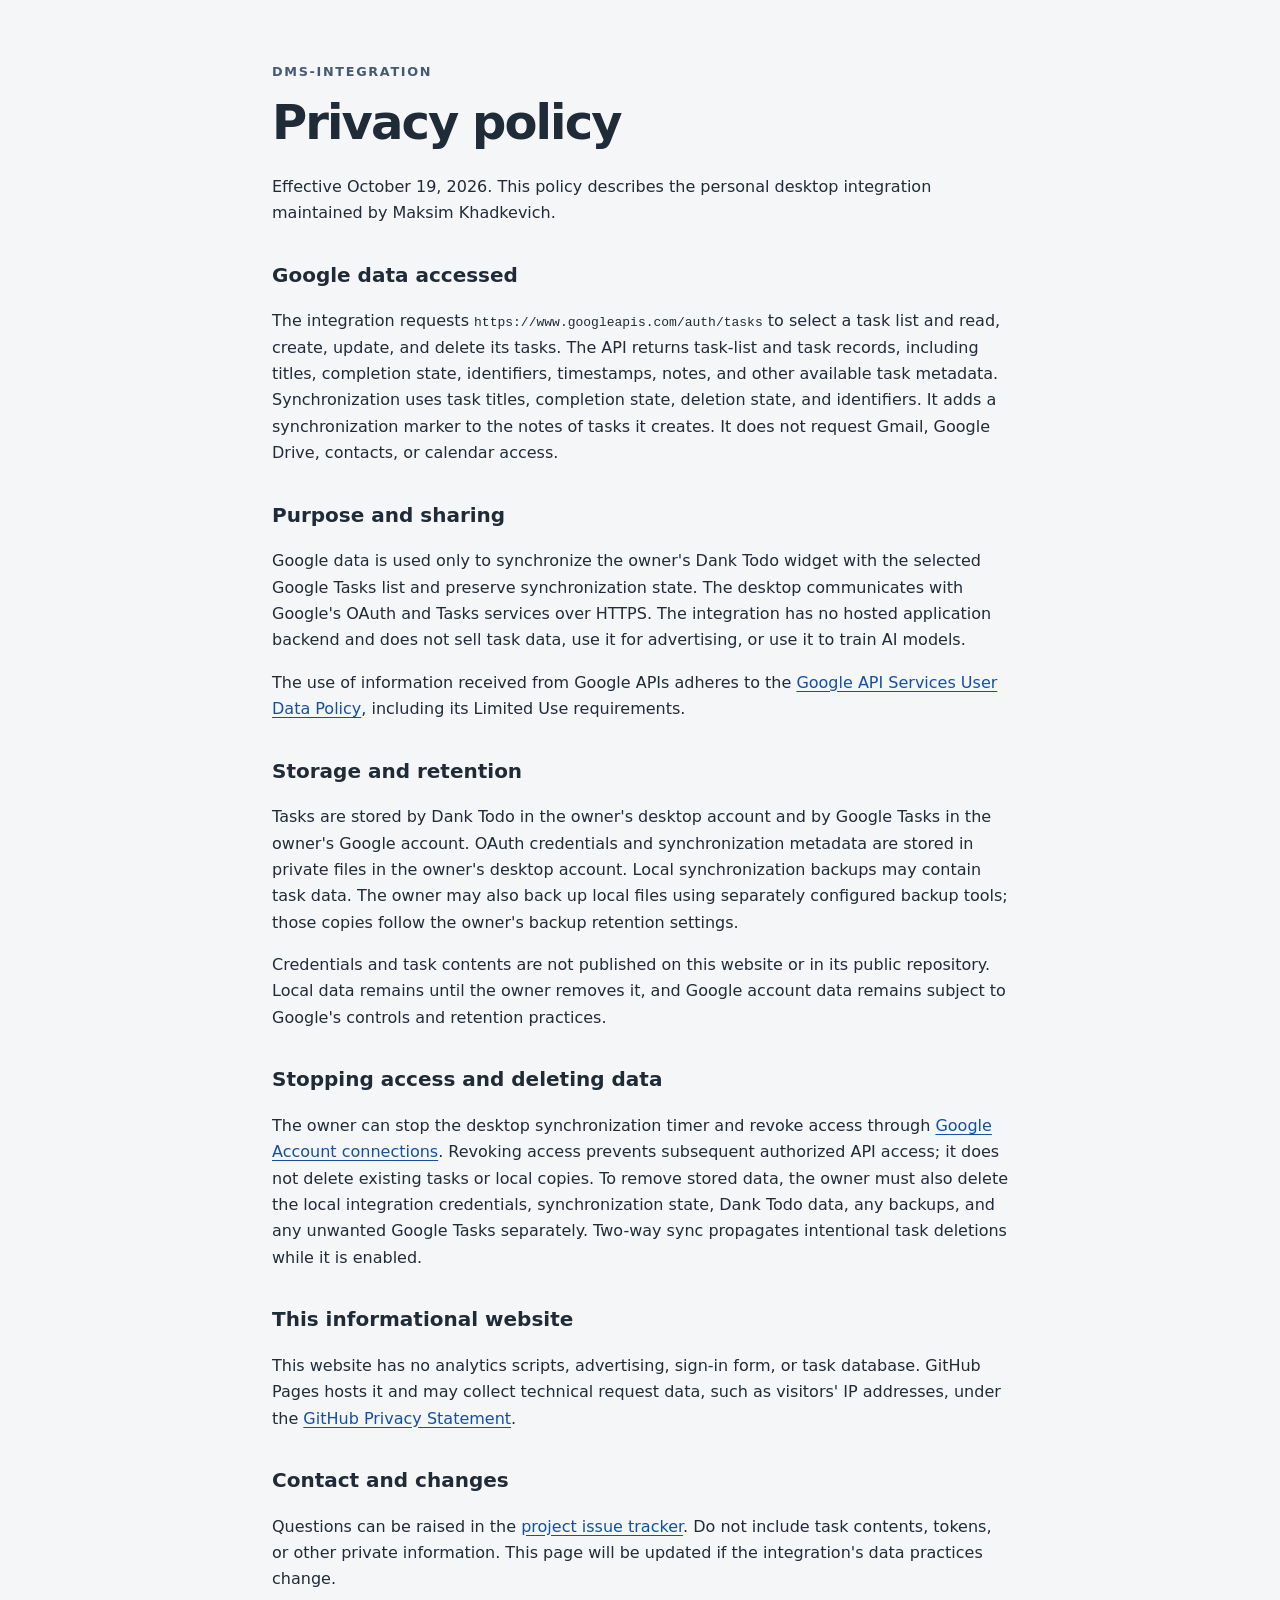
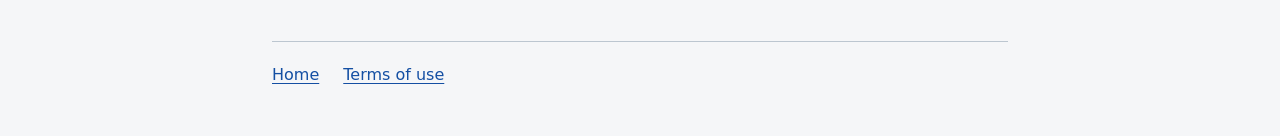
==== docs/privacy.html @ 2fca0f87 "Publish personal Dank Todo Google Tasks integration and OAuth branding docs" ====
<!doctype html>
<html lang="en">
<head>
  <meta charset="utf-8">
  <meta name="viewport" content="width=device-width, initial-scale=1">
  <title>Privacy policy — dms-integration</title>
  <link rel="stylesheet" href="style.css">
</head>
<body>
  <main>
    <p class="eyebrow">dms-integration</p>
    <h1>Privacy policy</h1>
    <p>Effective October 19, 2026. This policy describes the personal desktop integration maintained by Maksim Khadkevich.</p>
    <h2>Google data accessed</h2>
    <p>The integration requests <code>https://www.googleapis.com/auth/tasks</code> to select a task list and read, create, update, and delete its tasks. The API returns task-list and task records, including titles, completion state, identifiers, timestamps, notes, and other available task metadata. Synchronization uses task titles, completion state, deletion state, and identifiers. It adds a synchronization marker to the notes of tasks it creates. It does not request Gmail, Google Drive, contacts, or calendar access.</p>
    <h2>Purpose and sharing</h2>
    <p>Google data is used only to synchronize the owner's Dank Todo widget with the selected Google Tasks list and preserve synchronization state. The desktop communicates with Google's OAuth and Tasks services over HTTPS. The integration has no hosted application backend and does not sell task data, use it for advertising, or use it to train AI models.</p>
    <p>The use of information received from Google APIs adheres to the <a href="https://developers.google.com/terms/api-services-user-data-policy">Google API Services User Data Policy</a>, including its Limited Use requirements.</p>
    <h2>Storage and retention</h2>
    <p>Tasks are stored by Dank Todo in the owner's desktop account and by Google Tasks in the owner's Google account. OAuth credentials and synchronization metadata are stored in private files in the owner's desktop account. Local synchronization backups may contain task data. The owner may also back up local files using separately configured backup tools; those copies follow the owner's backup retention settings.</p>
    <p>Credentials and task contents are not published on this website or in its public repository. Local data remains until the owner removes it, and Google account data remains subject to Google's controls and retention practices.</p>
    <h2>Stopping access and deleting data</h2>
    <p>The owner can stop the desktop synchronization timer and revoke access through <a href="https://myaccount.google.com/connections">Google Account connections</a>. Revoking access prevents subsequent authorized API access; it does not delete existing tasks or local copies. To remove stored data, the owner must also delete the local integration credentials, synchronization state, Dank Todo data, any backups, and any unwanted Google Tasks separately. Two-way sync propagates intentional task deletions while it is enabled.</p>
    <h2>This informational website</h2>
    <p>This website has no analytics scripts, advertising, sign-in form, or task database. GitHub Pages hosts it and may collect technical request data, such as visitors' IP addresses, under the <a href="https://docs.github.com/en/site-policy/privacy-policies/github-general-privacy-statement">GitHub Privacy Statement</a>.</p>
    <h2>Contact and changes</h2>
    <p>Questions can be raised in the <a href="https://github.com/hutm/dms-integration/issues">project issue tracker</a>. Do not include task contents, tokens, or other private information. This page will be updated if the integration's data practices change.</p>
    <nav aria-label="Policies"><a href="index.html">Home</a><a href="terms.html">Terms of use</a></nav>
  </main>
</body>
</html>
---- docs/style.css ----
:root { color-scheme: light dark; font-family: system-ui, sans-serif; line-height: 1.65; background: #f5f6f8; color: #202b38; }
body { margin: 0; padding: 3rem 1.25rem; }
main { max-width: 46rem; margin: auto; }
h1 { font-size: clamp(2rem, 6vw, 3rem); line-height: 1.15; letter-spacing: -.04em; margin: .4rem 0 1.5rem; }
h2 { font-size: 1.25rem; margin-top: 2rem; }
.eyebrow { color: #455a72; text-transform: uppercase; font-size: .8rem; letter-spacing: .13em; font-weight: 700; }
.intro { font-size: 1.4rem; }
a { color: #144fa3; text-underline-offset: .2em; }
a:focus-visible { outline: 3px solid #3577d4; outline-offset: 4px; }
code { overflow-wrap: anywhere; }
nav { display: flex; flex-wrap: wrap; gap: 1.5rem; border-top: 1px solid #bcc6d0; margin-top: 3rem; padding-top: 1.25rem; }
@media (prefers-color-scheme: dark) {
  :root { background: #161c24; color: #e2e9f2; }
  .eyebrow { color: #a6bbd3; }
  a { color: #9bc4ff; }
  nav { border-color: #455a72; }
}
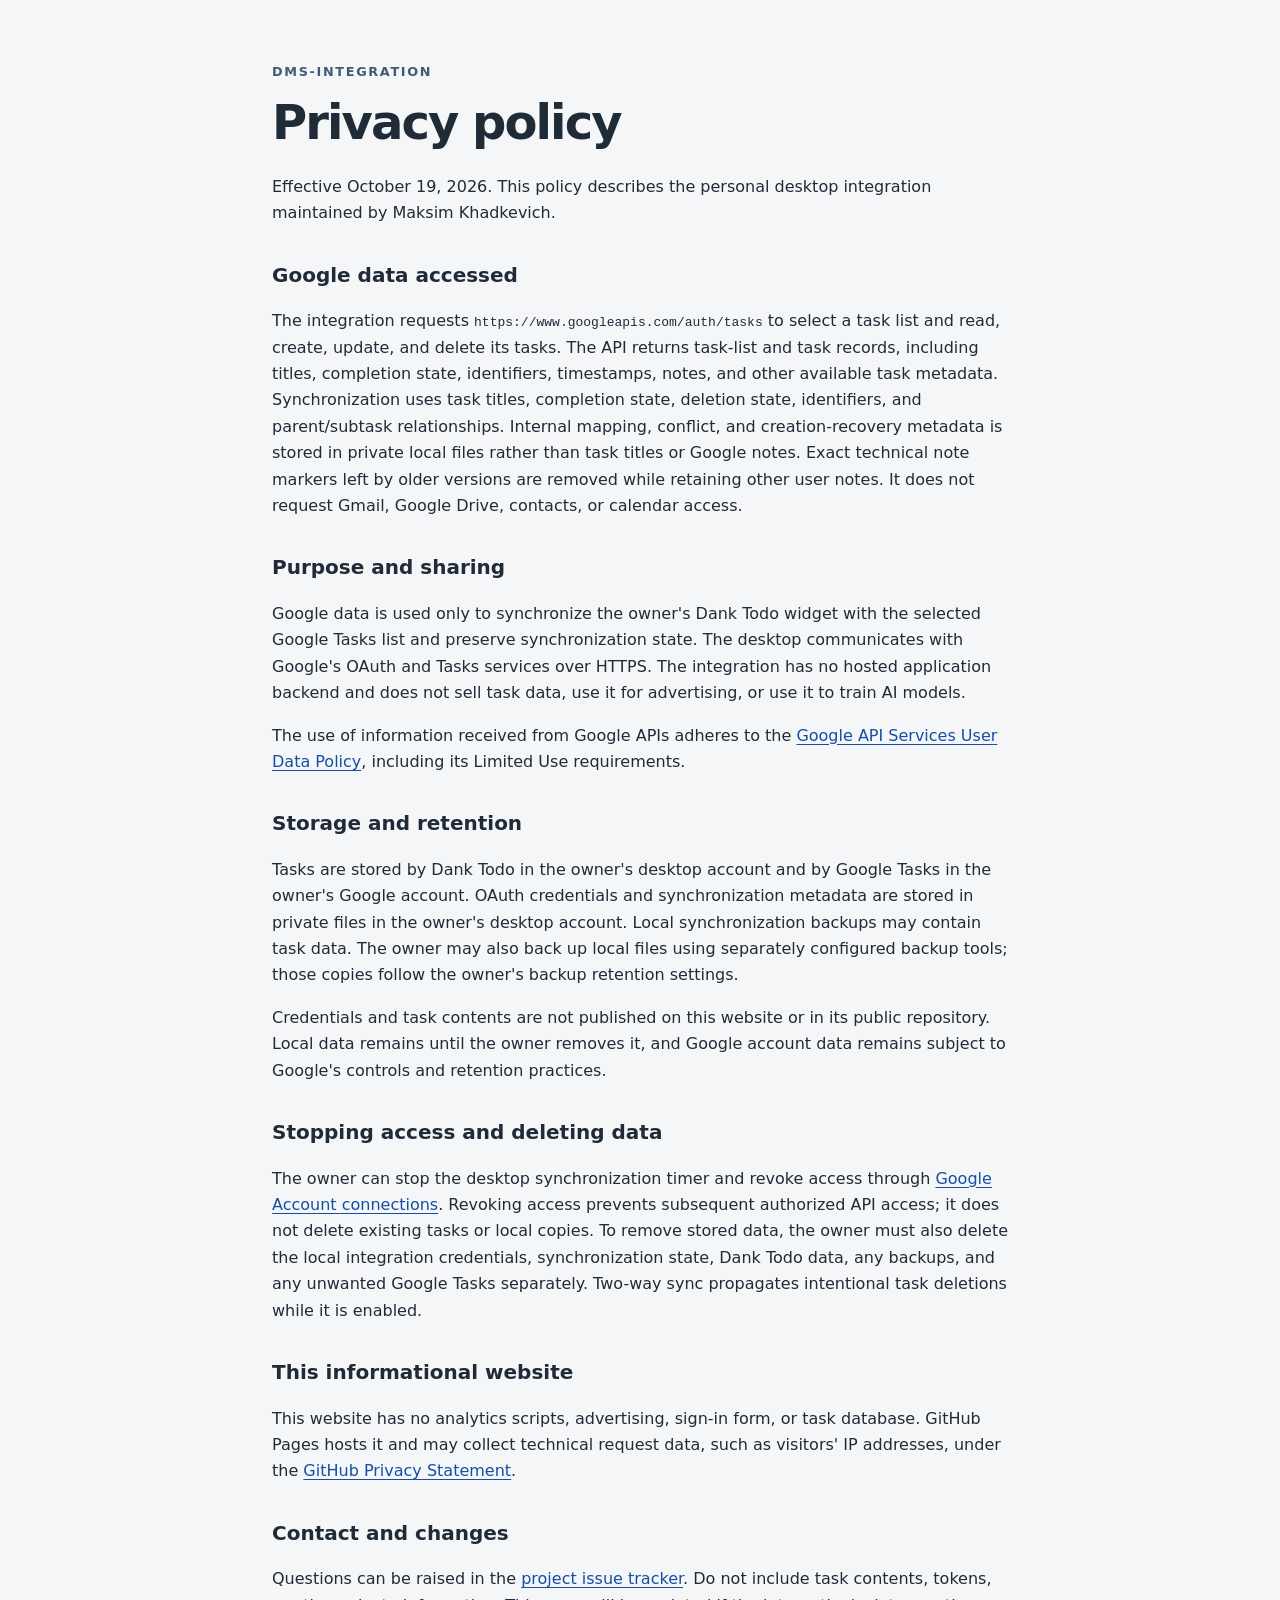
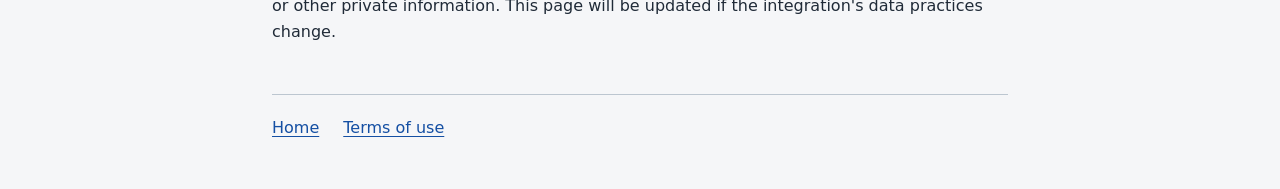
==== commit f32b657d: "Synchronize task hierarchy and keep sync metadata private" ====
--- a/docs/privacy.html
+++ b/docs/privacy.html
@@ -12,7 +12,7 @@
     <h1>Privacy policy</h1>
     <p>Effective October 19, 2026. This policy describes the personal desktop integration maintained by Maksim Khadkevich.</p>
     <h2>Google data accessed</h2>
-    <p>The integration requests <code>https://www.googleapis.com/auth/tasks</code> to select a task list and read, create, update, and delete its tasks. The API returns task-list and task records, including titles, completion state, identifiers, timestamps, notes, and other available task metadata. Synchronization uses task titles, completion state, deletion state, and identifiers. It adds a synchronization marker to the notes of tasks it creates. It does not request Gmail, Google Drive, contacts, or calendar access.</p>
+    <p>The integration requests <code>https://www.googleapis.com/auth/tasks</code> to select a task list and read, create, update, and delete its tasks. The API returns task-list and task records, including titles, completion state, identifiers, timestamps, notes, and other available task metadata. Synchronization uses task titles, completion state, deletion state, identifiers, and parent/subtask relationships. Internal mapping, conflict, and creation-recovery metadata is stored in private local files rather than task titles or Google notes. Exact technical note markers left by older versions are removed while retaining other user notes. It does not request Gmail, Google Drive, contacts, or calendar access.</p>
     <h2>Purpose and sharing</h2>
     <p>Google data is used only to synchronize the owner's Dank Todo widget with the selected Google Tasks list and preserve synchronization state. The desktop communicates with Google's OAuth and Tasks services over HTTPS. The integration has no hosted application backend and does not sell task data, use it for advertising, or use it to train AI models.</p>
     <p>The use of information received from Google APIs adheres to the <a href="https://developers.google.com/terms/api-services-user-data-policy">Google API Services User Data Policy</a>, including its Limited Use requirements.</p>
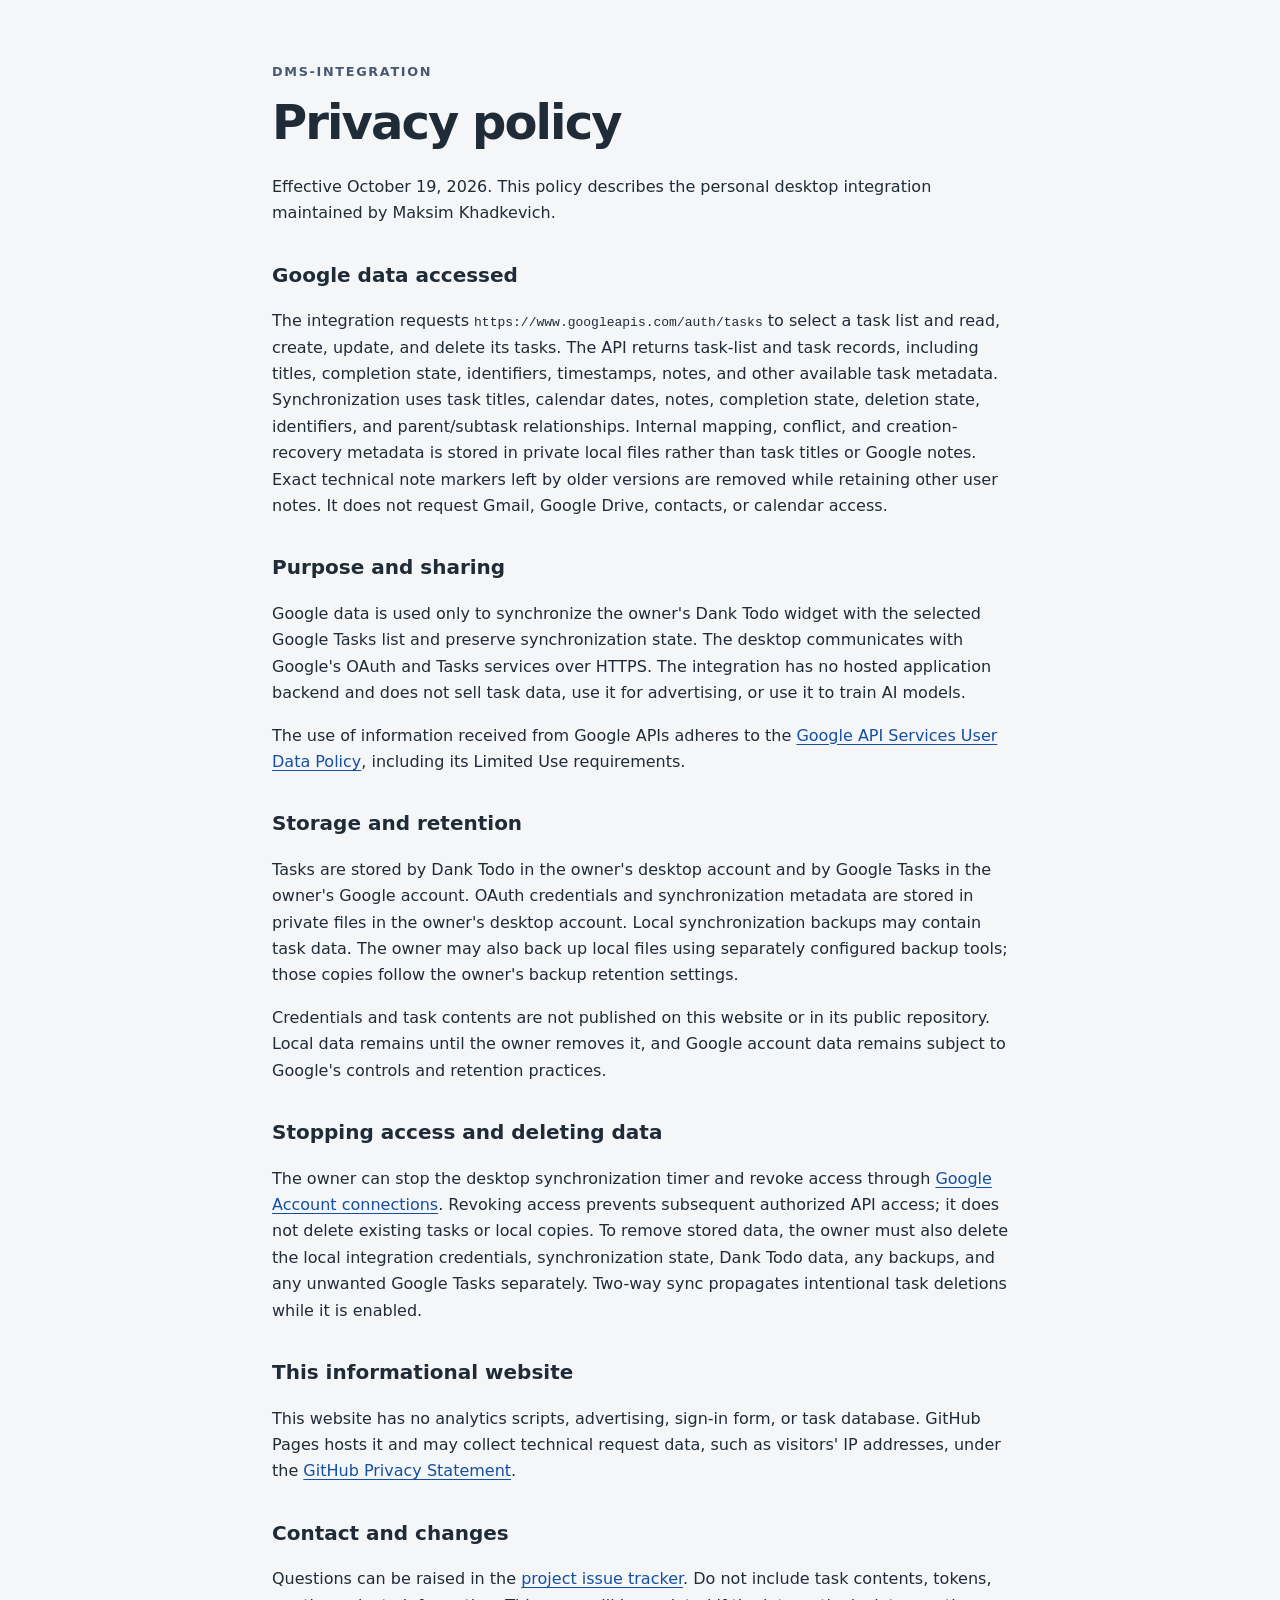
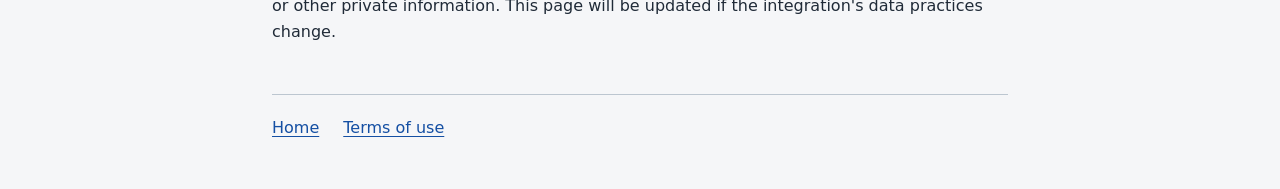
==== commit 1c9db81a: "Add dates and notes to maintained Dank Todo fork" ====
--- a/docs/privacy.html
+++ b/docs/privacy.html
@@ -12,7 +12,7 @@
     <h1>Privacy policy</h1>
     <p>Effective October 19, 2026. This policy describes the personal desktop integration maintained by Maksim Khadkevich.</p>
     <h2>Google data accessed</h2>
-    <p>The integration requests <code>https://www.googleapis.com/auth/tasks</code> to select a task list and read, create, update, and delete its tasks. The API returns task-list and task records, including titles, completion state, identifiers, timestamps, notes, and other available task metadata. Synchronization uses task titles, completion state, deletion state, identifiers, and parent/subtask relationships. Internal mapping, conflict, and creation-recovery metadata is stored in private local files rather than task titles or Google notes. Exact technical note markers left by older versions are removed while retaining other user notes. It does not request Gmail, Google Drive, contacts, or calendar access.</p>
+    <p>The integration requests <code>https://www.googleapis.com/auth/tasks</code> to select a task list and read, create, update, and delete its tasks. The API returns task-list and task records, including titles, completion state, identifiers, timestamps, notes, and other available task metadata. Synchronization uses task titles, calendar dates, notes, completion state, deletion state, identifiers, and parent/subtask relationships. Internal mapping, conflict, and creation-recovery metadata is stored in private local files rather than task titles or Google notes. Exact technical note markers left by older versions are removed while retaining other user notes. It does not request Gmail, Google Drive, contacts, or calendar access.</p>
     <h2>Purpose and sharing</h2>
     <p>Google data is used only to synchronize the owner's Dank Todo widget with the selected Google Tasks list and preserve synchronization state. The desktop communicates with Google's OAuth and Tasks services over HTTPS. The integration has no hosted application backend and does not sell task data, use it for advertising, or use it to train AI models.</p>
     <p>The use of information received from Google APIs adheres to the <a href="https://developers.google.com/terms/api-services-user-data-policy">Google API Services User Data Policy</a>, including its Limited Use requirements.</p>
